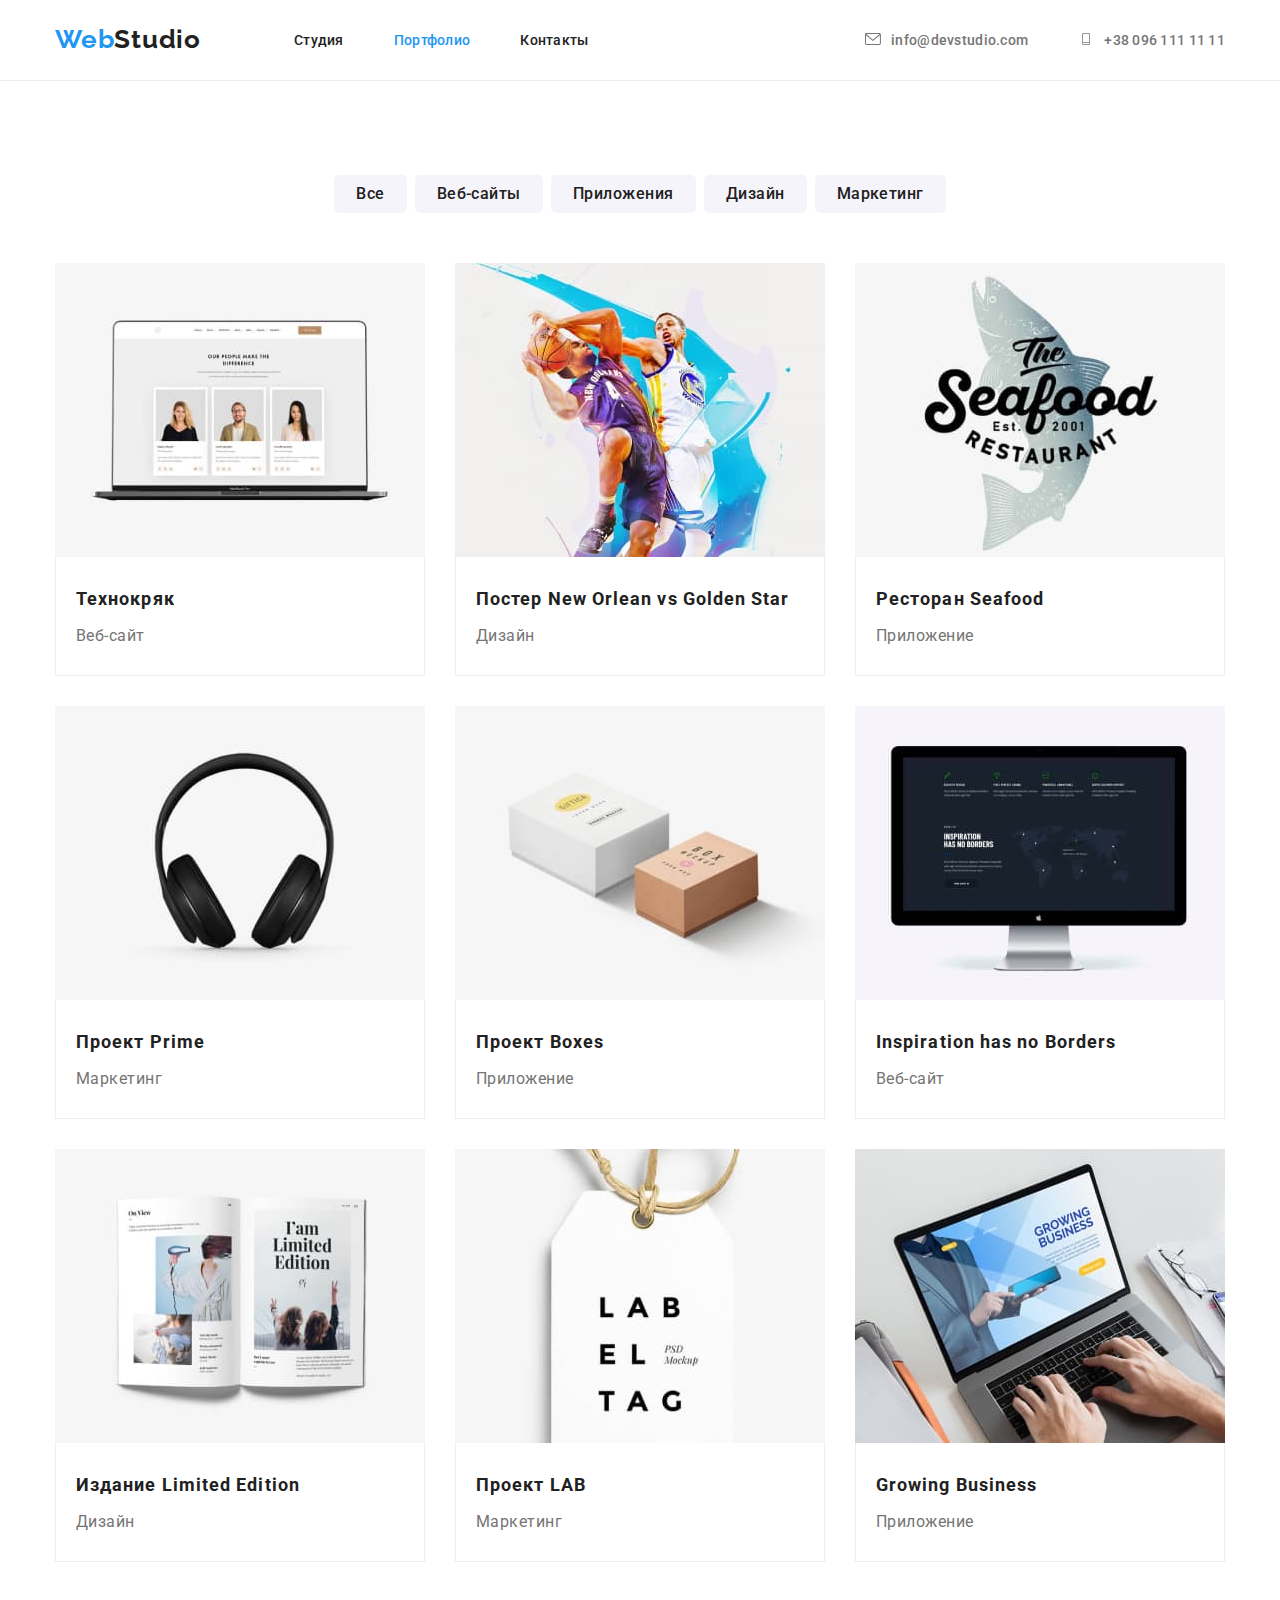
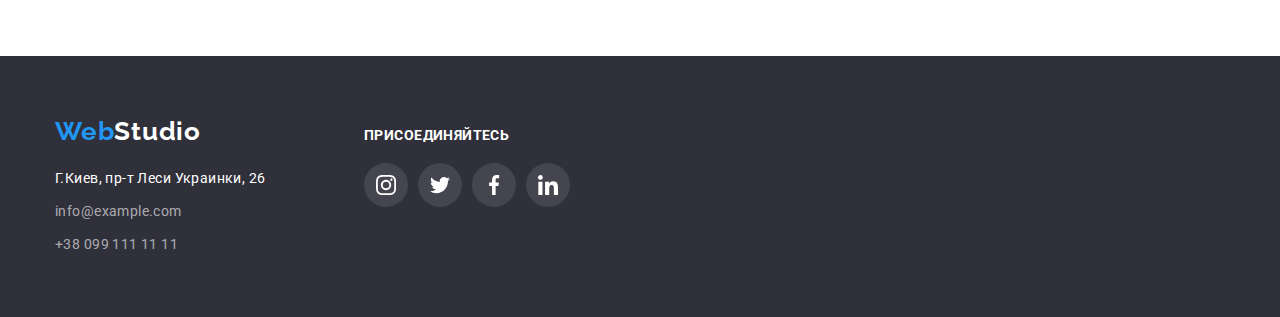
==== portfolio.html @ 7f0063d0 "hw05 first" ====
<!DOCTYPE html>
<html lang="en">

<head>
  <meta charset="UTF-8" />
  <meta http-equiv="X-UA-Compatible" content="IE=edge" />
  <meta name="viewport" content="width=device-width, initial-scale=1.0" />
  <title>portfolio</title>
  <link rel="stylesheet"
    href="https://cdnjs.cloudflare.com/ajax/libs/modern-normalize/1.0.0/modern-normalize.min.css" />
  <link rel="preconnect" href="https://fonts.googleapis.com" />
  <link rel="preconnect" href="https://fonts.gstatic.com" crossorigin />
  <link href="https://fonts.googleapis.com/css2?family=Raleway:wght@700&family=Roboto:wght@400;500;700;900&display=swap"
    rel="stylesheet" />
  <link rel="stylesheet" href="css/styles.css" />
</head>

<body>
  <header>
    <div class="container container-header header">
      <a class="logo" href=""><span class="logo-web">Web</span><span class="logo-studio">Studio</span></a>
      <nav class="navigation-header">
        <ul class="studio-ul">
          <li class="studio">
            <a href="index.html">Студия</a>
          </li>
          <li class="portfolio-index active-link"><a href="portfolio.html">Портфолио</a></li>
          <li class="contacts"><a href="#Contacts">Контакты</a></li>
        </ul>
      </nav>
      <ul class="contacts-header">
        <li>
          <div class="header-icons mail">
            <svg class="mail-icon" width="16px" height="12px">
              <use href="./images/icons.svg#icon-mail"></use>
            </svg>
            <a href="mailto:info@devstudio.com">info@devstudio.com</a>
          </div>
        </li>
        <li>
          <div class="header-icons phone">
            <svg class="phone-icon" width="16px" height="12px">
              <use href="./images/icons.svg#icon-phone"></use>
            </svg>
            <a href="tel:+380961111111">+38 096 111 11 11</a>
          </div>
        </li>
      </ul>
    </div>
  </header>
  <main>
    <section class="section" id="buttons">
      <div class="container">
        <h1 class="portfolio-headline"></h1>
        <ul class="buttons buttons-portfolio-wrapper">
          <li>
            <button class="first-button" type="button">Все</button>
          </li>
          <li>
            <button class="second-button" type="button">Веб-сайты</button>
          </li>
          <li>
            <button class="third-button" type="button">Приложения</button>
          </li>
          <li>
            <button class="fourth-button" type="button">Дизайн</button>
          </li>
          <li>
            <button class="fifth-button" type="button">Маркетинг</button>
          </li>
        </ul>
        <ul class="projects-wrapper">
          <li class="portfolio portfolio1">
            <a href="">
            <img src="images/img-7.jpg" alt="Технокряк" width="370" />
            <div class="portfolio-content">
              <h2 class="project-name">Технокряк</h2>
              <p class="project-type">Веб-сайт</p>
            </div>
          </a>
          </li>
          <li class="portfolio portfolio2">
            <a href="">
            <img src="images/img-8.jpg" alt="Постер New Orlean vs Golden Star" width="370" />
            <div class="portfolio-content">
              <h2 class="project-name">
                Постер New Orlean vs Golden Star
              </h2>
              <p class="project-type">Дизайн</p>
            </div>
          </a>
          </li>
          <li class="portfolio portfolio3">
            <a href="">
            <img src="images/img-9.jpg" alt="Ресторан Seafood" width="370" />
            <div class="portfolio-content">
              <h2 class="project-name">Ресторан Seafood</h2>
              <p class="project-type">Приложение</p>
            </div>
            </a>
          </li>
          <li class="portfolio portfolio4">
            <a href="">
            <img src="images/img-10.jpg" alt="Проект Prime" width="370" />
            <div class="portfolio-content">
              <h2 class="project-name">Проект Prime</h2>
              <p class="project-type">Маркетинг</p>
            </div>
            </a>
          </li>
          <li class="portfolio portfolio5">
            <a href="">
            <img src="images/img-11.jpg" alt="Проект Boxes" width="370" />
            <div class="portfolio-content">
              <h2 class="project-name">Проект Boxes</h2>
              <p class="project-type">Приложение</p>
            </div>
            </a>
          </li>
          <li class="portfolio portfolio6">
            <a href="">
            <img src="images/img-12.jpg" alt="Inspiration has no Borders" width="370" />
            <div class="portfolio-content">
              <h2 class="project-name">Inspiration has no Borders</h2>
              <p class="project-type">Веб-сайт</p>
            </div>
            </a>
          </li>
          <li class="portfolio portfolio7">
            <a href="">
            <img src="images/img-13.jpg" alt="Издание Limited Edition" width="370" />
            <div class="portfolio-content">
              <h2 class="project-name">Издание Limited Edition</h2>
              <p class="project-type">Дизайн</p>
            </div>
            </a>
          </li>
          <li class="portfolio portfolio8">
            <a href="">
            <img src="images/img-14.jpg" alt="Проект LAB" width="370" />
            <div class="portfolio-content">
              <h2 class="project-name">Проект LAB</h2>
              <p class="project-type">Маркетинг</p>
            </div>
            </a>
          </li>
          <li class="portfolio portfolio9">
            <a href="">
            <img src="images/img-15.jpg" alt="Growing Business" width="370" />
            <div class="portfolio-content">
              <h2 class="project-name">Growing Business</h2>
              <p class="project-type">Приложение</p>
            </div>
            </a>
          </li>
        </ul>
      </div>
      </div>
    </section>
  </main>
  <footer>
    <div class="container container-footer">
      <div>
        <a class="logo logo-footer" href=""><span class="logo-web-footer">Web</span><span
            class="logo-studio-footer">Studio</span></a>
        <address id="Contacts">
          <ul class="footer-contacts-wrapper navigation-footer">
            <li>
              <a class="location" id="location" href="">Г.Киев, пр-т Леси Украинки, 26</a>
            </li>
            <li>
              <a class="contacts-footer" href="mailto:info@example.com">info@example.com</a>
            </li>
            <li>
              <a class="contacts-footer" href="tel:+380991111111">+38 099 111 11 11</a>
            </li>
          </ul>
        </address>
      </div>
      <div class="footer-icons">
        <h3 class="footer-title">присоединяйтесь</h3>
        <ul class="footer-icons-container">
          <li>
            <a class="footer-svg-container" href="">
              <svg width="20" height="20">
                <use href="./images/icons.svg#icon-instagram"></use>
              </svg>
            </a>
          </li>
          <li>
            <a class="footer-svg-container" href="">
              <svg width="20" height="20">
                <use href="./images/icons.svg#icon-twitter"></use>
              </svg>
            </a>
          </li>
          <li>
            <a class="footer-svg-container" href="">
              <svg width="20" height="20">
                <use href="./images/icons.svg#icon-facebook"></use>
              </svg>
            </a>
          </li>
          <li>
            <a class="footer-svg-container" href="">
              <svg width="20" height="20">
                <use href="./images/icons.svg#icon-linkedin"></use>
              </svg>
            </a>
          </li>
        </ul>
      </div>
    </div>
    </div>
  </footer>
  </div>
</body>

</html>
---- css/styles.css ----
* {
  padding: 0;
  margin: 0;
}
:root {
  --brand-color: #2196f3;
  --common-text-color: #757575;
  --primary-black: #212121;
  --background-black: #2f303a;
  --backgroud-grey: #f5f4fa;
}
body {
  font-family: "Roboto", "Raleway", sans-serif;
  font-weight: normal;
  color: var(--common-text-color);
}
ul {
  list-style-type: none;
}
a {
  text-decoration: none;
}
img {
  display: block;
}
.logo-web {
  color: var(--brand-color);
}
.logo-studio {
  color: var(--primary-black);
}
.logo-web-footer {
  color: var(--brand-color);
}
.logo-studio-footer {
  color: white;
}
.navigation-footer li :hover,
.navigation-header li :hover,
.contacts-header li :hover {
  color: var(--brand-color);
}
.logo {
  font-size: 26px;
  font-family: "Raleway", sans-serif;
  font-weight: bold;
  font-weight: bold;
  line-height: 1.2;
  letter-spacing: 0.03em;
}
.about {
  color: var(--primary-black);
  font-weight: bold;
  font-size: 14px;
  line-height: 1.15;
  letter-spacing: 0.03em;
  text-transform: uppercase;
}
.about-text {
  font-weight: normal;
  font-size: 14px;
  line-height: 1.7;
  /* or 171% */
  letter-spacing: 0.03em;
}
.worker {
  font-weight: 500;
  font-size: 16px;
  line-height: 1.18;
  /* identical to box height */
  text-align: center;
  letter-spacing: 0.03em;
  color: var(--primary-black);
}
.worker-position {
  font-weight: normal;
  font-size: 16px;
  line-height: 1.18;
  /* identical to box height */
  text-align: center;
  letter-spacing: 0.03em;
}
.what-are-we-doing,
.our-team {
  color: var(--primary-black);
  font-weight: bold;
  font-size: 36px;
  line-height: 1.16;
  text-align: center;
  letter-spacing: 0.03em;
}
.solutions {
  color: #ffffff;
  font-style: normal;
  font-weight: 900;
  font-size: 44px;
  line-height: 1.36;
  text-align: center;
  letter-spacing: 0.06em;
  text-transform: uppercase;
  max-width: 700px;
  margin: 0 auto;
}
.button-index {
  color: #ffffff;
  background-color: var(--brand-color);
  border: none;
  border-radius: 5px;
  font-weight: bold;
  font-size: 16px;
  line-height: 1.875;
  align-items: center;
  text-align: center;
  letter-spacing: 0.06em;
  width: 200px;
  /* height: 50px; */
  margin-top: 30px;
  padding-top: 10px;
  padding-bottom: 10px;
}
.buttons > li > button {
  border: none;
  border-radius: 5px;
  background: #f5f4fa;
}
.buttons > li > button:hover {
  color: white;
  background-color: var(--brand-color);
  box-shadow: 0px 3px 1px rgba(0, 0, 0, 0.1), 0px 1px 2px rgba(0, 0, 0, 0.08),
    0px 2px 2px rgba(0, 0, 0, 0.12);
 
}
.buttons > li > button:focus {
  color: white;
  background-color: var(--brand-color);
  box-shadow: 0px 3px 1px rgba(0, 0, 0, 0.1), 0px 1px 2px rgba(0, 0, 0, 0.08),
    0px 2px 2px rgba(0, 0, 0, 0.12);
}
.buttons > li > button {
  color: var(--primary-black);
  font-style: normal;
  font-weight: 500;
  font-size: 16px;
  line-height: 1.625;
  text-align: center;
  letter-spacing: 0.03em;
}
.contacts-header a {
  color: var(--common-text-color);
}
a:visited {
  color: inherit;
}
.navigation-header a {
  color: var(--primary-black);
}
.navigation-header .active-link a {
  color: var(--brand-color);
}
.team p {
  text-align: center;
}
.navigation-footer a {
  color: var(--common-text-color);
}
#location {
  color: #ffffff;
}
a:focus {
  color: var(--brand-color);
}
button {
  cursor: pointer;
  font-family: inherit;
}
footer {
  background-color: var(--background-black);
}
.navigation-header li a {
  font-weight: 500;
  font-size: 14px;
  line-height: 1.15;
  letter-spacing: 0.02em;
}
.contacts-header li a {
  font-weight: 500;
  font-size: 14px;
  line-height: 1.15;
  letter-spacing: 0.02em;
  display: flex;
  align-items: center;
}
.navigation-footer {
  font-weight: normal;
  font-size: 14px;
  line-height: 1.7;
  /* or 171% */
  letter-spacing: 0.03em;
  font-style: normal;
}
.navigation-footer li a {
  color: rgba(255, 255, 255, 0.6);
}
#location:hover {
  color: var(--brand-color);
}
.project-name {
  color: var(--primary-black);
  font-weight: bold;
  font-size: 18px;
  line-height: 2;
  /* identical to box height, or 200% */
  letter-spacing: 0.06em;
}
.project-type {
  font-weight: normal;
  font-size: 16px;
  line-height: 1.875;
  /* identical to box height, or 187% */
  letter-spacing: 0.03em;
}
.navigation-header:active {
  color: var(--brand-color);
}
.active-link {
  color: var(--brand-color);
}
.container {
  width: 1200px;
  margin: 0 auto;
  padding-left: 15px;
  padding-right: 15px;
}
.container-navigation ul {
  display: flex;
  margin-left: 93px;
}
.container-navigation li {
  margin-right: 50px;
}
.container-navigation li:last-child {
  margin-right: 331px;
}
.container-contacts-header ul {
  display: flex;
}
.container-contacts-header li {
  margin-right: 50px;
}
.container-contacts-header li:last-child {
  margin-right: 0;
}
.section {
  padding-top: 94px;
  padding-bottom: 94px;
  /* text-align: center; */
}
.section-hero {
  background-color: var(--background-black);
  text-align: center;
  padding-bottom: 200px;
  padding-top: 200px;
  background-image: linear-gradient(
      0deg,
      rgba(47, 48, 58, 0.4),
      rgba(47, 48, 58, 0.4)
    ),
    url(../images/bg.jpg);
  background-repeat: no-repeat;
  background-position: right calc(50%) top calc(50%);
  margin: 0 auto;
  width: 1600px;
}
 /* main,
header,
footer {
  width: 1600px;
  margin: 0 auto;
} */
.regular-clients{
  font-family: Roboto;
font-style: normal;
font-weight: bold;
font-size: 36px;
line-height: 42px;
text-align: center;
letter-spacing: 0.03em;
color: var(--primary-black);
}
.section:first-child {
  padding-top: 0px;
}
.section-what-are-we-doing {
  padding-bottom: 94px;
}
#workers {
  background-color: #f5f4fa;
}
.about-wrapper {
  display: flex;
}
h1 {
  max-width: max-content;
  text-align: center;
}
.about-wrapper li {
  width: 270px;
  margin-right: 30px;
}
.about-wrapper li:last-child {
  margin-right: 0px;
}
.about-wrapper p {
  margin-top: 10px;
}
.what-are-we-doing-wrapper {
  display: flex;
  flex-direction: row;
  margin-top: 50px;
}
.what-are-we-doing-wrapper li {
  margin-right: 30px;
}
.what-are-we-doing-wrapper li:last-child {
  margin-right: 0px;
}
.our-team-wrapper {
  display: flex;
  flex-direction: row;
  margin-top: 50px;
}
.our-team-wrapper>li {
  margin-right: 30px;
}
.our-team-wrapper li:last-child {
  margin-right: 0px;
}
.footer-contacts-wrapper li {
  margin-top: 9px;
}
.footer-contacts-wrapper li:first-child {
  margin-top: 0px;
}
address {
  margin-top: 20px;
}
footer {
  padding-top: 60px;
  padding-bottom: 60px;
}
.header-logo {
  padding-top: 24px;
  padding-bottom: 25px;
}
.container-navigation {
  padding-top: 32px;
  padding-bottom: 32px;
}
.container-contacts-header {
  padding-top: 32px;
  padding-bottom: 32px;
}
.worker-card {
  display: flex;
  flex-direction: column;
  box-shadow: 0px 1px 3px rgba(0, 0, 0, 0.12), 0px 1px 1px rgba(0, 0, 0, 0.14),
    0px 2px 1px rgba(0, 0, 0, 0.2);
}
.worker-card-content {
  flex-grow: 1;
  background-color: #ffffff;
  border-radius: 0 0 4px 4px;
  padding-bottom: 30px;
  padding-top: 30px;
}
.worker-position {
  margin-top: 10px;
}
header {
  border-bottom: 1px solid #ececec;
}
.buttons-portfolio-wrapper {
  display: flex;
  justify-content: center;
  margin-bottom: 50px;
}
.buttons-portfolio-wrapper li {
  margin-right: 8px;
}
.buttons-portfolio-wrapper li:last-child {
  margin-right: 0px;
}
.projects-wrapper {
  display: flex;
  flex-direction: row;
  flex-wrap: wrap;
  /* justify-content: space-between; */
}
.projects-wrapper li {
  margin-right: 30px;
}
.projects-wrapper li:nth-last-child(-n + 3) {
  margin-bottom: 0px;
}

.projects-wrapper li:nth-child(3n) {
  margin-right: 0px;
}
/* .projects-wrapper li{
  margin-right: 30px;
} */
.projects-wrapper li {
  margin-bottom: 30px;
}
.portfolio-headline {
  visibility: hidden;
}
.portfolio-content {
  flex-grow: 1;
  background-color: #ffffff;
  border: 1px solid #eeeeee;
  padding: 24px 20px;
  border-top: 0;
}
.portfolio a:hover,
.portfolio a:focus {
  box-shadow: 0px 1px 1px rgba(0, 0, 0, 0.12), 0px 4px 4px rgba(0, 0, 0, 0.06),
  1px 4px 6px rgba(0, 0, 0, 0.16);
}
.portfolio a {
  display: block;
}
.project-name {
  margin-bottom: 4px;
}
.buttons button {
  padding: 6px 22px;
}
#buttons {
  padding-top: 94px;
}
.navigation-header ul {
  display: flex;
}
.contacts-header {
  display: flex;
  margin-left: auto;
}
.container-header {
  display: flex;
  align-items: center;
}
/* #workers{
  width: 1600px;
  margin: 0 auto;
} */
.contacts-header > li {
  margin-right: 50px;
}
.contacts-header > li:last-child {
  margin-right: 0px;
}
.navigation-header li {
  margin-right: 50px;
}
.navigation-header li:last-child {
  margin-right: 0;
}

.logo {
  margin-right: 93px;
}
.portfolio img {
  display: block;
}
.studio-ul a {
  padding-top: 32px;
  padding-bottom: 32px;
  display: block;
}
.icons-about {
  /* border: 1px solid black; */
  width: 270px;
  height: 120px;
  margin-bottom: 30px;
  background-color: var(--backgroud-grey);
  display: flex;
    justify-content: center;
    align-items: center;
}
.satelite-icon {
  background-position: center;
  display: block;
}
.header-icons {
  fill: var(--common-text-color);
  display: flex;
  align-items: baseline;
}

.mail-icon,
.phone-icon {
  margin-right: 10px;
}

.mail:hover,
.phone:hover {
  color: var(--brand-color);
  fill: var(--brand-color);
}
.worker-icons {
  display: flex;
  justify-content: center;
  margin-top: 16px;
}
.worker-icons svg {
  fill: #afb1b8;
}
.worker-icons-background {
  width: 44px;
  height: 44px;
  display: block;
  border-radius: 50%;
  display: flex;
  justify-content: center;
  align-items: center;
}
.worker-icons-background:hover {
  background-color: var(--brand-color);
}
.worker-icons-background:hover svg {
  fill: #ffffff;
}
/* .worker-icons li {
  margin-right: 10px;
} */
.clients-cards {
  display: flex;
  margin-top: 50px;
  /* justify-content: space-between; */
}
.clients-cards li {
  border: 1px solid #afb1b8;
  margin-right: 30px;
}
.clients-cards li:last-child{
  margin-right: 0px;
}
.client-wrapper:hover {
  border: 1px solid var(--brand-color);
}
.client-wrapper:hover svg {
  fill: var(--brand-color);
}

.clients {
  text-align: center;
}
.client-wrapper {
  width: 170px;
  height: 92px;
  display: flex;
  justify-content: center;
  align-items: center;
}
.client-wrapper svg {
  fill: #afb1b8;
}
/* .client-icon{
  width: 106px;
  height: 60px;
  padding-top: 16px;
} */
.client-wrapper-href{
  width: 170px;
  height: 92px;
  display: flex;
  justify-content: center;
  align-items: center;
}
.footer-icons {
  display: flex;
  flex-direction: column;
  margin-left: 70px;
  width: 206px;
  height: 80px;
}
.footer-svg-container {
  width: 44px;
  height: 44px;
  display: block;
  border-radius: 50%;
  display: flex;
  justify-content: center;
  align-items: center;
  background-color: rgba(255, 255, 255, 0.1);
  fill: #ffffff;
}
.footer-svg-container:hover {
  background-color: var(--brand-color);
}
/* .footer-svg-container {
  margin-right: 10px;
} */
.footer-icons-container li{
  margin-right: 10px;
}
.footer-icons-container li:last-child{
  margin-right: 0px;
}
/* .footer-svg-container:last-child{
margin-right: 0px;
} */
.footer-icons-container {
  display: flex;
  margin-right: 10px;
  margin-top: 20px;
  justify-content: space-around;
}
.footer-icons-container:last-child {
  margin-right: 0px;
}
.container-footer {
  display: flex;
  align-items: baseline;
}
.footer-title {
  font-style: normal;
  font-weight: bold;
  font-size: 14px;
  line-height: 16px;
  letter-spacing: 0.03em;
  text-transform: uppercase;
  color: #ffffff;
}
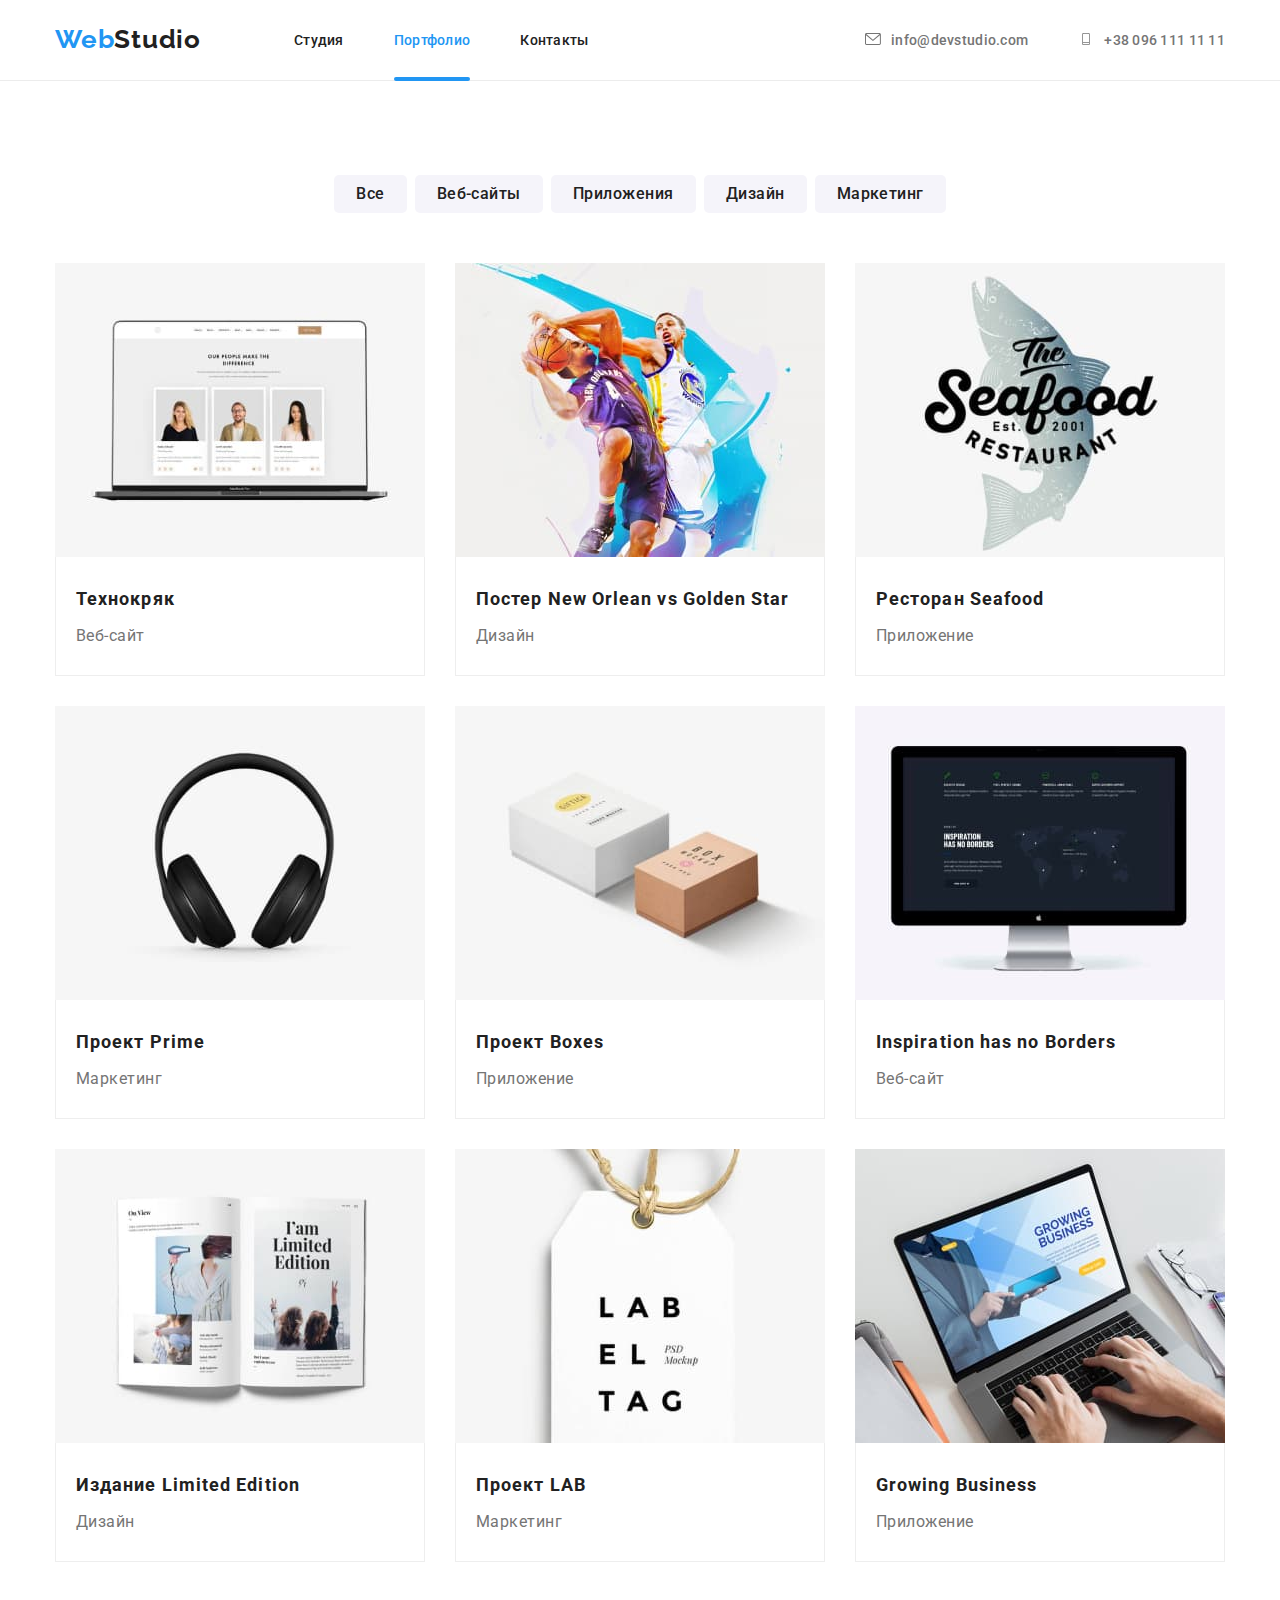
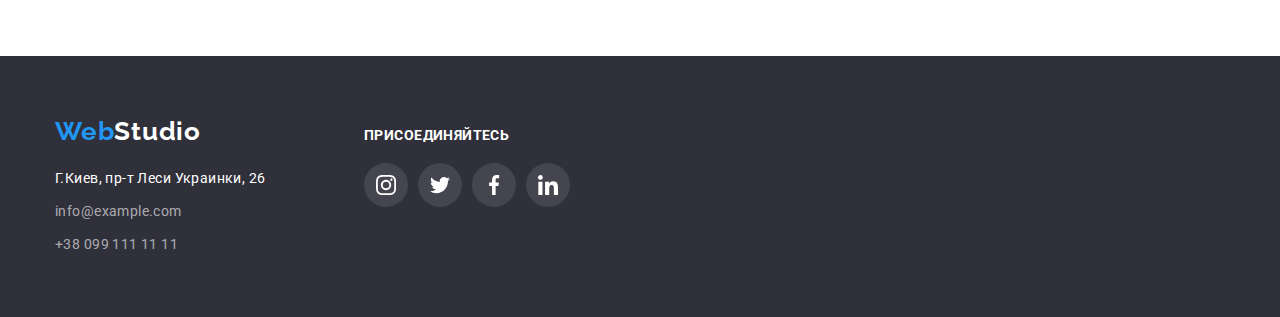
==== commit 62622bc0: "hw05 done" ====
--- a/portfolio.html
+++ b/portfolio.html
@@ -72,85 +72,148 @@
         <ul class="projects-wrapper">
           <li class="portfolio portfolio1">
             <a href="">
-            <img src="images/img-7.jpg" alt="Технокряк" width="370" />
-            <div class="portfolio-content">
-              <h2 class="project-name">Технокряк</h2>
-              <p class="project-type">Веб-сайт</p>
-            </div>
-          </a>
+              <div class="overlay-wrapper">
+                <div class="overlay">
+                  <p class="overlay-text">Ресурс предлагает комплексные предложения с разным уровнем функционала и
+                    сервисов. Все это позволит посетителю получить исчерпывающие сведения о компании или частном лице.
+                  </p>
+                </div>
+                <img src="images/img-7.jpg" alt="Технокряк" width="370" />
+              </div>
+              <div class="portfolio-content">
+                <h2 class="project-name">Технокряк</h2>
+                <p class="project-type">Веб-сайт</p>
+              </div>
+            </a>
           </li>
           <li class="portfolio portfolio2">
             <a href="">
-            <img src="images/img-8.jpg" alt="Постер New Orlean vs Golden Star" width="370" />
-            <div class="portfolio-content">
-              <h2 class="project-name">
-                Постер New Orlean vs Golden Star
-              </h2>
-              <p class="project-type">Дизайн</p>
-            </div>
-          </a>
+              <div class="overlay-wrapper">
+                <div class="overlay">
+                  <p class="overlay-text">Ресурс предлагает комплексные предложения с разным уровнем функционала и
+                    сервисов. Все это позволит посетителю получить исчерпывающие сведения о компании или частном лице.
+                  </p>
+                </div>
+                <img src="images/img-8.jpg" alt="Постер New Orlean vs Golden Star" width="370" />
+              </div>
+              <div class="portfolio-content">
+                <h2 class="project-name">
+                  Постер New Orlean vs Golden Star
+                </h2>
+                <p class="project-type">Дизайн</p>
+              </div>
+            </a>
           </li>
           <li class="portfolio portfolio3">
             <a href="">
-            <img src="images/img-9.jpg" alt="Ресторан Seafood" width="370" />
-            <div class="portfolio-content">
-              <h2 class="project-name">Ресторан Seafood</h2>
-              <p class="project-type">Приложение</p>
-            </div>
+              <div class="overlay-wrapper">
+                <div class="overlay">
+                  <p class="overlay-text">Ресурс предлагает комплексные предложения с разным уровнем функционала и
+                    сервисов. Все это позволит посетителю получить исчерпывающие сведения о компании или частном лице.
+                  </p>
+                </div>
+                <img src="images/img-9.jpg" alt="Ресторан Seafood" width="370" />
+              </div>
+              <div class="portfolio-content">
+                <h2 class="project-name">Ресторан Seafood</h2>
+                <p class="project-type">Приложение</p>
+              </div>
             </a>
           </li>
           <li class="portfolio portfolio4">
             <a href="">
-            <img src="images/img-10.jpg" alt="Проект Prime" width="370" />
-            <div class="portfolio-content">
-              <h2 class="project-name">Проект Prime</h2>
-              <p class="project-type">Маркетинг</p>
-            </div>
+              <div class="overlay-wrapper">
+                <div class="overlay">
+                  <p class="overlay-text">Ресурс предлагает комплексные предложения с разным уровнем функционала и
+                    сервисов. Все это позволит посетителю получить исчерпывающие сведения о компании или частном лице.
+                  </p>
+                </div>
+                <img src="images/img-10.jpg" alt="Проект Prime" width="370" />
+              </div>
+              <div class="portfolio-content">
+                <h2 class="project-name">Проект Prime</h2>
+                <p class="project-type">Маркетинг</p>
+              </div>
             </a>
           </li>
           <li class="portfolio portfolio5">
             <a href="">
-            <img src="images/img-11.jpg" alt="Проект Boxes" width="370" />
-            <div class="portfolio-content">
-              <h2 class="project-name">Проект Boxes</h2>
-              <p class="project-type">Приложение</p>
-            </div>
+              <div class="overlay-wrapper">
+                <div class="overlay">
+                  <p class="overlay-text">Ресурс предлагает комплексные предложения с разным уровнем функционала и
+                    сервисов. Все это позволит посетителю получить исчерпывающие сведения о компании или частном лице.
+                  </p>
+                </div>
+                <img src="images/img-11.jpg" alt="Проект Boxes" width="370" />
+              </div>
+              <div class="portfolio-content">
+                <h2 class="project-name">Проект Boxes</h2>
+                <p class="project-type">Приложение</p>
+              </div>
             </a>
           </li>
           <li class="portfolio portfolio6">
             <a href="">
-            <img src="images/img-12.jpg" alt="Inspiration has no Borders" width="370" />
-            <div class="portfolio-content">
-              <h2 class="project-name">Inspiration has no Borders</h2>
-              <p class="project-type">Веб-сайт</p>
-            </div>
+              <div class="overlay-wrapper">
+                <div class="overlay">
+                  <p class="overlay-text">Ресурс предлагает комплексные предложения с разным уровнем функционала и
+                    сервисов. Все это позволит посетителю получить исчерпывающие сведения о компании или частном лице.
+                  </p>
+                </div>
+                <img src="images/img-12.jpg" alt="Inspiration has no Borders" width="370" />
+              </div>
+              <div class="portfolio-content">
+                <h2 class="project-name">Inspiration has no Borders</h2>
+                <p class="project-type">Веб-сайт</p>
+              </div>
             </a>
           </li>
           <li class="portfolio portfolio7">
             <a href="">
-            <img src="images/img-13.jpg" alt="Издание Limited Edition" width="370" />
-            <div class="portfolio-content">
-              <h2 class="project-name">Издание Limited Edition</h2>
-              <p class="project-type">Дизайн</p>
-            </div>
+              <div class="overlay-wrapper">
+                <div class="overlay">
+                  <p class="overlay-text">Ресурс предлагает комплексные предложения с разным уровнем функционала и
+                    сервисов. Все это позволит посетителю получить исчерпывающие сведения о компании или частном лице.
+                  </p>
+                </div>
+                <img src="images/img-13.jpg" alt="Издание Limited Edition" width="370" />
+              </div>
+              <div class="portfolio-content">
+                <h2 class="project-name">Издание Limited Edition</h2>
+                <p class="project-type">Дизайн</p>
+              </div>
             </a>
           </li>
           <li class="portfolio portfolio8">
             <a href="">
-            <img src="images/img-14.jpg" alt="Проект LAB" width="370" />
-            <div class="portfolio-content">
-              <h2 class="project-name">Проект LAB</h2>
-              <p class="project-type">Маркетинг</p>
-            </div>
+              <div class="overlay-wrapper">
+                <div class="overlay">
+                  <p class="overlay-text">Ресурс предлагает комплексные предложения с разным уровнем функционала и
+                    сервисов. Все это позволит посетителю получить исчерпывающие сведения о компании или частном лице.
+                  </p>
+                </div>
+                <img src="images/img-14.jpg" alt="Проект LAB" width="370" />
+              </div>
+              <div class="portfolio-content">
+                <h2 class="project-name">Проект LAB</h2>
+                <p class="project-type">Маркетинг</p>
+              </div>
             </a>
           </li>
           <li class="portfolio portfolio9">
             <a href="">
-            <img src="images/img-15.jpg" alt="Growing Business" width="370" />
-            <div class="portfolio-content">
-              <h2 class="project-name">Growing Business</h2>
-              <p class="project-type">Приложение</p>
-            </div>
+              <div class="overlay-wrapper">
+                <div class="overlay">
+                  <p class="overlay-text">Ресурс предлагает комплексные предложения с разным уровнем функционала и
+                    сервисов. Все это позволит посетителю получить исчерпывающие сведения о компании или частном лице.
+                  </p>
+                </div>
+                <img src="images/img-15.jpg" alt="Growing Business" width="370" />
+              </div>
+              <div class="portfolio-content">
+                <h2 class="project-name">Growing Business</h2>
+                <p class="project-type">Приложение</p>
+              </div>
             </a>
           </li>
         </ul>
--- a/css/styles.css
+++ b/css/styles.css
@@ -35,11 +35,20 @@
 .logo-studio-footer {
   color: white;
 }
-.navigation-footer li :hover,
-.navigation-header li :hover,
-.contacts-header li :hover {
-  color: var(--brand-color);
-}
+.navigation-footer li a:hover,
+.navigation-header li a:hover,
+.contacts-header li a:hover {
+  color: var(--brand-color);
+}
+.navigation-footer li a,
+.navigation-header li a,
+.contacts-header li a {
+  transition-property: color;
+  transition-duration: 250ms;
+  transition-timing-function: cubic-bezier(0.4, 0, 0.2, 1);
+  transition-delay: 0;
+}
+
 .logo {
   font-size: 26px;
   font-family: "Raleway", sans-serif;
@@ -122,13 +131,17 @@
   border: none;
   border-radius: 5px;
   background: #f5f4fa;
+
+  transition-property: color, background-color, box-shadow;
+  transition-duration: 250ms;
+  transition-timing-function: cubic-bezier(0.4, 0, 0.2, 1);
+  transition-delay: 0;
 }
 .buttons > li > button:hover {
   color: white;
   background-color: var(--brand-color);
   box-shadow: 0px 3px 1px rgba(0, 0, 0, 0.1), 0px 1px 2px rgba(0, 0, 0, 0.08),
     0px 2px 2px rgba(0, 0, 0, 0.12);
- 
 }
 .buttons > li > button:focus {
   color: white;
@@ -201,6 +214,13 @@
 .navigation-footer li a {
   color: rgba(255, 255, 255, 0.6);
 }
+#location {
+  transition-property: color;
+  transition-duration: 250ms;
+  transition-timing-function: cubic-bezier(0.4, 0, 0.2, 1);
+  transition-delay: 0;
+}
+
 #location:hover {
   color: var(--brand-color);
 }
@@ -224,6 +244,7 @@
 }
 .active-link {
   color: var(--brand-color);
+  position: relative;
 }
 .container {
   width: 1200px;
@@ -271,21 +292,21 @@
   margin: 0 auto;
   width: 1600px;
 }
- /* main,
+/* main,
 header,
 footer {
   width: 1600px;
   margin: 0 auto;
 } */
-.regular-clients{
+.regular-clients {
   font-family: Roboto;
-font-style: normal;
-font-weight: bold;
-font-size: 36px;
-line-height: 42px;
-text-align: center;
-letter-spacing: 0.03em;
-color: var(--primary-black);
+  font-style: normal;
+  font-weight: bold;
+  font-size: 36px;
+  line-height: 42px;
+  text-align: center;
+  letter-spacing: 0.03em;
+  color: var(--primary-black);
 }
 .section:first-child {
   padding-top: 0px;
@@ -329,7 +350,7 @@
   flex-direction: row;
   margin-top: 50px;
 }
-.our-team-wrapper>li {
+.our-team-wrapper > li {
   margin-right: 30px;
 }
 .our-team-wrapper li:last-child {
@@ -422,10 +443,16 @@
   padding: 24px 20px;
   border-top: 0;
 }
+.portfolio a {
+  transition-property: box-shadow;
+  transition-duration: 250ms;
+  transition-timing-function: cubic-bezier(0.4, 0, 0.2, 1);
+  transition-delay: 0;
+}
 .portfolio a:hover,
 .portfolio a:focus {
   box-shadow: 0px 1px 1px rgba(0, 0, 0, 0.12), 0px 4px 4px rgba(0, 0, 0, 0.06),
-  1px 4px 6px rgba(0, 0, 0, 0.16);
+    1px 4px 6px rgba(0, 0, 0, 0.16);
 }
 .portfolio a {
   display: block;
@@ -485,8 +512,8 @@
   margin-bottom: 30px;
   background-color: var(--backgroud-grey);
   display: flex;
-    justify-content: center;
-    align-items: center;
+  justify-content: center;
+  align-items: center;
 }
 .satelite-icon {
   background-position: center;
@@ -508,6 +535,14 @@
   color: var(--brand-color);
   fill: var(--brand-color);
 }
+.phone,
+.mail {
+  transition-property: fill, color;
+  transition-duration: 250ms;
+  transition-timing-function: cubic-bezier(0.4, 0, 0.2, 1);
+  transition-delay: 0;
+}
+
 .worker-icons {
   display: flex;
   justify-content: center;
@@ -524,6 +559,11 @@
   display: flex;
   justify-content: center;
   align-items: center;
+
+  transition-property: fill, background-color;
+  transition-duration: 250ms;
+  transition-timing-function: cubic-bezier(0.4, 0, 0.2, 1);
+  transition-delay: 0;
 }
 .worker-icons-background:hover {
   background-color: var(--brand-color);
@@ -531,9 +571,9 @@
 .worker-icons-background:hover svg {
   fill: #ffffff;
 }
-/* .worker-icons li {
+.worker-icons li {
   margin-right: 10px;
-} */
+}
 .clients-cards {
   display: flex;
   margin-top: 50px;
@@ -543,7 +583,7 @@
   border: 1px solid #afb1b8;
   margin-right: 30px;
 }
-.clients-cards li:last-child{
+.clients-cards li:last-child {
   margin-right: 0px;
 }
 .client-wrapper:hover {
@@ -562,16 +602,26 @@
   display: flex;
   justify-content: center;
   align-items: center;
+
+  transition-property: border;
+  transition-duration: 250ms;
+  transition-timing-function: cubic-bezier(0.4, 0, 0.2, 1);
+  transition-delay: 0;
 }
 .client-wrapper svg {
   fill: #afb1b8;
+
+  transition-property: fill;
+  transition-duration: 250ms;
+  transition-timing-function: cubic-bezier(0.4, 0, 0.2, 1);
+  transition-delay: 0;
 }
 /* .client-icon{
   width: 106px;
   height: 60px;
   padding-top: 16px;
 } */
-.client-wrapper-href{
+.client-wrapper-href {
   width: 170px;
   height: 92px;
   display: flex;
@@ -595,6 +645,11 @@
   align-items: center;
   background-color: rgba(255, 255, 255, 0.1);
   fill: #ffffff;
+
+  transition-property: background-color;
+  transition-duration: 250ms;
+  transition-timing-function: cubic-bezier(0.4, 0, 0.2, 1);
+  transition-delay: 0;
 }
 .footer-svg-container:hover {
   background-color: var(--brand-color);
@@ -602,10 +657,10 @@
 /* .footer-svg-container {
   margin-right: 10px;
 } */
-.footer-icons-container li{
+.footer-icons-container li {
   margin-right: 10px;
 }
-.footer-icons-container li:last-child{
+.footer-icons-container li:last-child {
   margin-right: 0px;
 }
 /* .footer-svg-container:last-child{
@@ -633,3 +688,109 @@
   text-transform: uppercase;
   color: #ffffff;
 }
+
+.portfolio:hover .overlay {
+  transform: translateY(0);
+}
+.overlay {
+  position: absolute;
+  top: 0;
+  left: 0;
+  width: 100%;
+  height: 100%;
+  background-color: rgba(33, 150, 243, 0.9);
+  transform: translateY(100%);
+  transition: transform 250ms cubic-bezier(0.4, 0, 0.2, 1);
+}
+.overlay > .overlay-text {
+  color: #fff;
+  margin: 0;
+  font-size: 18px;
+  padding: 63px 24px;
+}
+.overlay-wrapper {
+  position: relative;
+  overflow: hidden;
+}
+.what-are-we-doing-image {
+  position: relative;
+}
+.what-are-we-doing-label {
+  position: absolute;
+  bottom: 0;
+
+  display: flex;
+  align-items: center;
+  justify-content: center;
+  width: 100%;
+  height: 70px;
+
+  background-color: rgba(47, 48, 58, 0.8);
+}
+.what-are-we-doing-text {
+  font-weight: 700;
+  font-size: 14px;
+  line-height: 1.15;
+  letter-spacing: 0.03em;
+  text-transform: uppercase;
+  color: #ffffff;
+}
+.active-link::after {
+  content: "";
+
+  position: absolute;
+  left: 0;
+  top: 96%;
+
+  display: block;
+  width: 100%;
+  height: 4px;
+
+  background: var(--brand-color);
+  border-radius: 2px;
+}
+.modal {
+  position: fixed;
+  top: 0;
+  left: 0;
+  right: 0;
+  bottom: 0;
+
+  display: flex;
+  justify-content: center;
+  align-items: center;
+  transform: skew(0deg);
+  background-color: rgba(0, 0, 0, 0.2);
+  transition: opacity 250ms cubic-bezier(0.4, 0, 0.2, 1),
+    visibility 250ms cubic-bezier(0.4, 0, 0.2, 1),
+    transform 500ms cubic-bezier(0.4, 0, 0.2, 1);
+}
+.modal-body {
+  position: relative;
+  width: 528px;
+  height: 581px;
+  background-color: #ffffff;
+  box-shadow: 0px 1px 3px rgba(0, 0, 0, 0.12), 0px 1px 1px rgba(0, 0, 0, 0.14),
+    0px 2px 1px rgba(0, 0, 0, 0.2);
+  border-radius: 4px;
+}
+.modal-btn {
+  position: absolute;
+  right: 8px;
+  top: 8px;
+  display: flex;
+  justify-content: center;
+  align-items: center;
+  width: 30px;
+  height: 30px;
+  background-color: #ffffff;
+  border: 1px solid rgba(0, 0, 0, 0.1);
+  border-radius: 50%;
+  cursor: pointer;
+}
+.is-hidden {
+  visibility: hidden;
+  opacity: 0;
+  transform: skew(50deg);
+  pointer-events: none;
+}
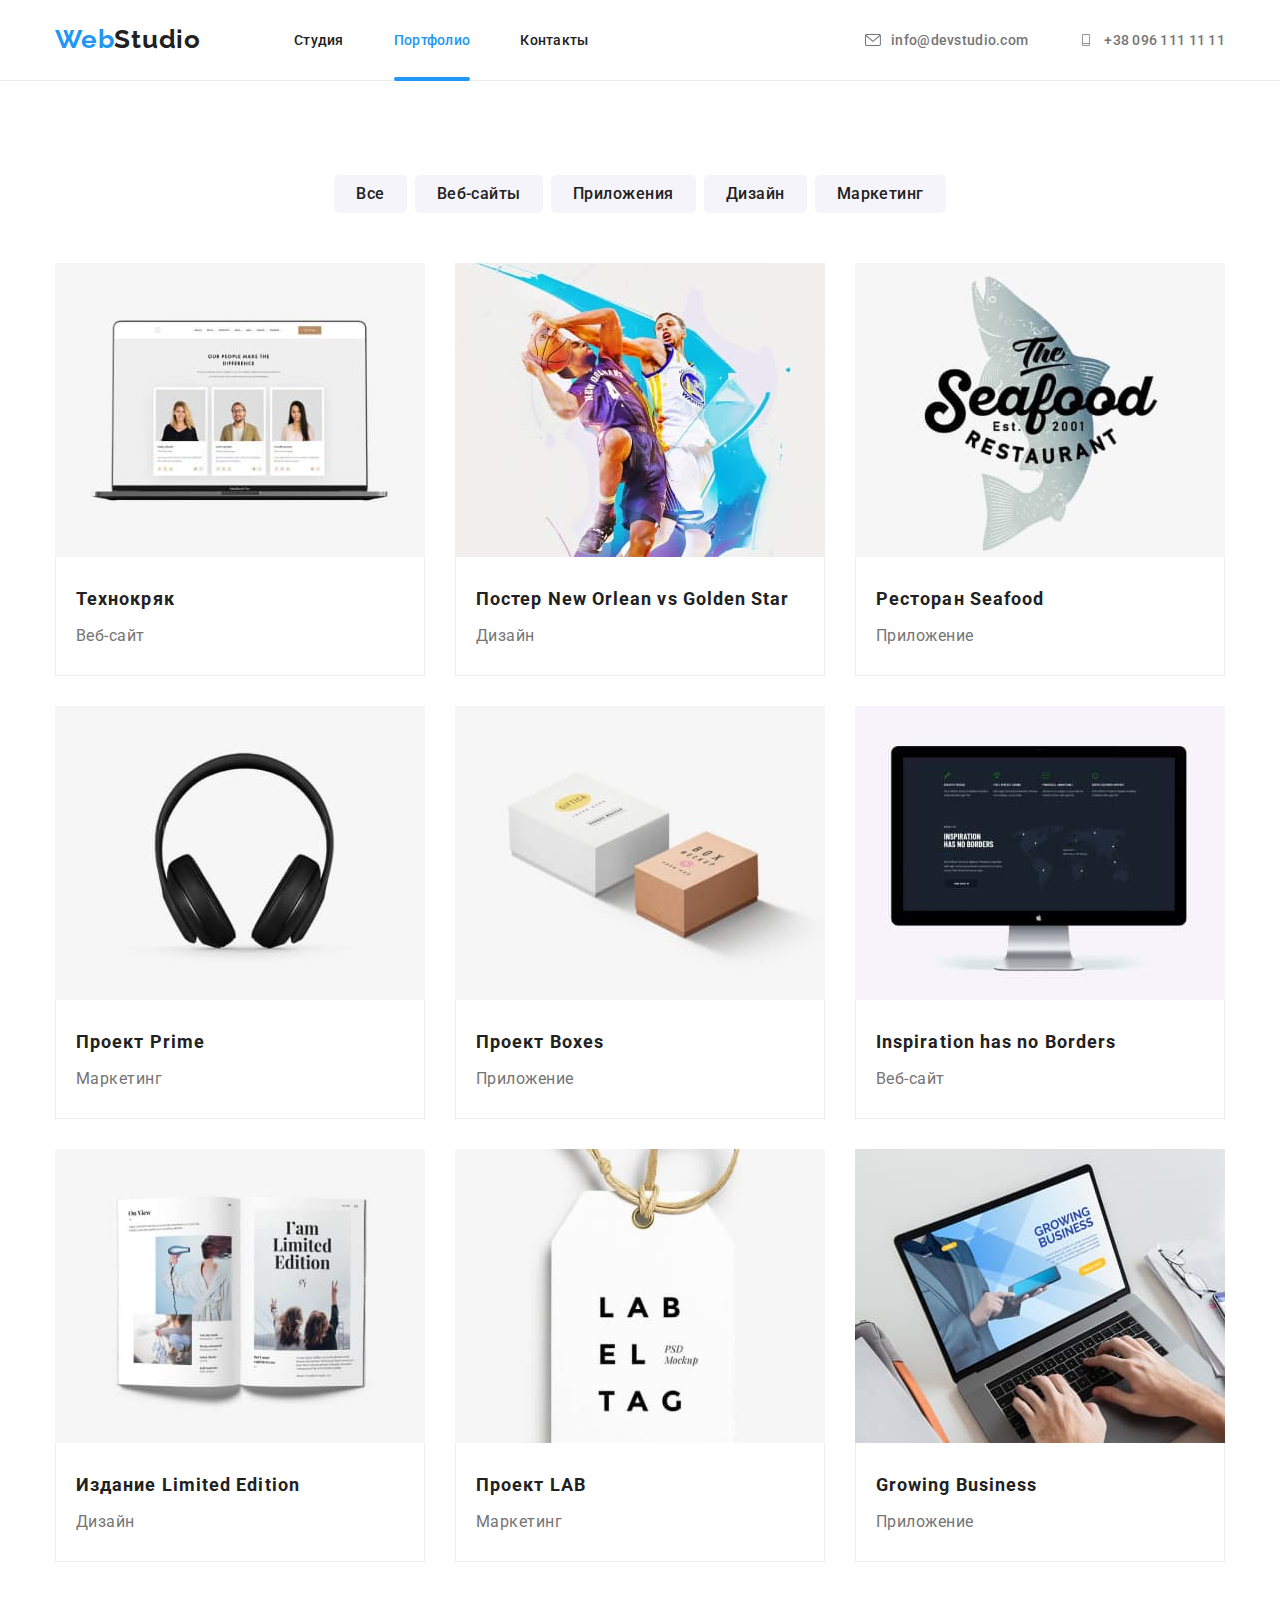
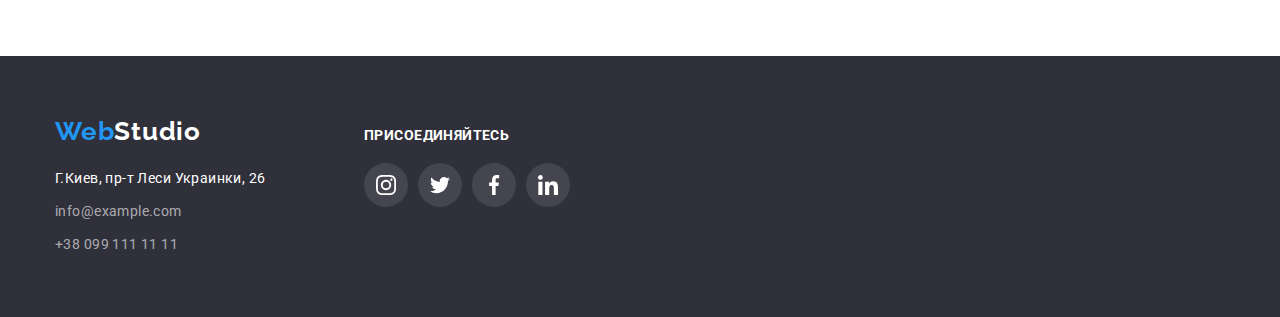
==== commit 32565a92: "focus and li fixes" ====
--- a/portfolio.html
+++ b/portfolio.html
@@ -29,21 +29,15 @@
         </ul>
       </nav>
       <ul class="contacts-header">
-        <li>
-          <div class="header-icons mail">
-            <svg class="mail-icon" width="16px" height="12px">
+        <li class="header-icons mail">
+          <a href="mailto:info@devstudio.com"><svg class="mail-icon" width="16px" height="12px">
               <use href="./images/icons.svg#icon-mail"></use>
-            </svg>
-            <a href="mailto:info@devstudio.com">info@devstudio.com</a>
-          </div>
+            </svg><span>info@devstudio.com</span></a>
         </li>
-        <li>
-          <div class="header-icons phone">
-            <svg class="phone-icon" width="16px" height="12px">
+        <li class="header-icons phone">
+          <a href="tel:+380961111111"> <svg class="phone-icon" width="16px" height="12px">
               <use href="./images/icons.svg#icon-phone"></use>
-            </svg>
-            <a href="tel:+380961111111">+38 096 111 11 11</a>
-          </div>
+            </svg><span>+38 096 111 11 11</span></a>
         </li>
       </ul>
     </div>
--- a/css/styles.css
+++ b/css/styles.css
@@ -37,8 +37,12 @@
 }
 .navigation-footer li a:hover,
 .navigation-header li a:hover,
-.contacts-header li a:hover {
+.contacts-header li a:hover,
+.navigation-footer li a:focus svg,
+.navigation-header li a:focus svg,
+.contacts-header li a:focus svg {
   color: var(--brand-color);
+  fill: var(--brand-color);
 }
 .navigation-footer li a,
 .navigation-header li a,
@@ -529,12 +533,19 @@
 .phone-icon {
   margin-right: 10px;
 }
-
-.mail:hover,
-.phone:hover {
+.phone-icon,
+.mail-icon{
+  fill: var(--common-text-color);
+}
+.mail:hover svg,
+.phone:hover svg,
+.mail:focus svg,
+.phone:focus svg {
   color: var(--brand-color);
   fill: var(--brand-color);
 }
+
+
 .phone,
 .mail {
   transition-property: fill, color;
@@ -542,6 +553,13 @@
   transition-timing-function: cubic-bezier(0.4, 0, 0.2, 1);
   transition-delay: 0;
 }
+.phone svg,
+.mail svg{
+  transition-property: fill, color;
+  transition-duration: 250ms;
+  transition-timing-function: cubic-bezier(0.4, 0, 0.2, 1);
+  transition-delay: 0;
+}
 
 .worker-icons {
   display: flex;
@@ -550,6 +568,12 @@
 }
 .worker-icons svg {
   fill: #afb1b8;
+}
+.worker-icons-background svg{
+  transition-property: fill, background-color;
+  transition-duration: 250ms;
+  transition-timing-function: cubic-bezier(0.4, 0, 0.2, 1);
+  transition-delay: 0;
 }
 .worker-icons-background {
   width: 44px;
@@ -571,6 +595,12 @@
 .worker-icons-background:hover svg {
   fill: #ffffff;
 }
+.worker-icons-background:focus{
+  background-color: var(--brand-color)
+}
+.worker-icons-background:focus svg {
+  fill: #ffffff;
+}
 .worker-icons li {
   margin-right: 10px;
 }
@@ -586,17 +616,30 @@
 .clients-cards li:last-child {
   margin-right: 0px;
 }
-.client-wrapper:hover {
+.client-wrapper:hover,
+.client-wrapper:focus {
   border: 1px solid var(--brand-color);
 }
-.client-wrapper:hover svg {
+.client-wrapper:hover svg,
+.client-wrapper:focus svg {
   fill: var(--brand-color);
 }
-
+.client-wrapper-href{
+  transition-property: border, fill;
+  transition-duration: 250ms;
+  transition-timing-function: cubic-bezier(0.4, 0, 0.2, 1);
+  transition-delay: 0;
+}
+.client-wrapper-href:focus{
+  border: 1px solid var(--brand-color);
+}
+.client-wrapper-href:focus svg{
+fill: var(--brand-color);
+}
 .clients {
   text-align: center;
 }
-.client-wrapper {
+.client-wrapper a {
   width: 170px;
   height: 92px;
   display: flex;
@@ -608,7 +651,7 @@
   transition-timing-function: cubic-bezier(0.4, 0, 0.2, 1);
   transition-delay: 0;
 }
-.client-wrapper svg {
+.client-wrapper a svg {
   fill: #afb1b8;
 
   transition-property: fill;
@@ -651,7 +694,8 @@
   transition-timing-function: cubic-bezier(0.4, 0, 0.2, 1);
   transition-delay: 0;
 }
-.footer-svg-container:hover {
+.footer-svg-container:hover,
+.footer-svg-container:focus {
   background-color: var(--brand-color);
 }
 /* .footer-svg-container {
@@ -689,7 +733,7 @@
   color: #ffffff;
 }
 
-.portfolio:hover .overlay {
+.portfolio a:hover .overlay {
   transform: translateY(0);
 }
 .overlay {
@@ -793,4 +837,4 @@
   opacity: 0;
   transform: skew(50deg);
   pointer-events: none;
-}
+}